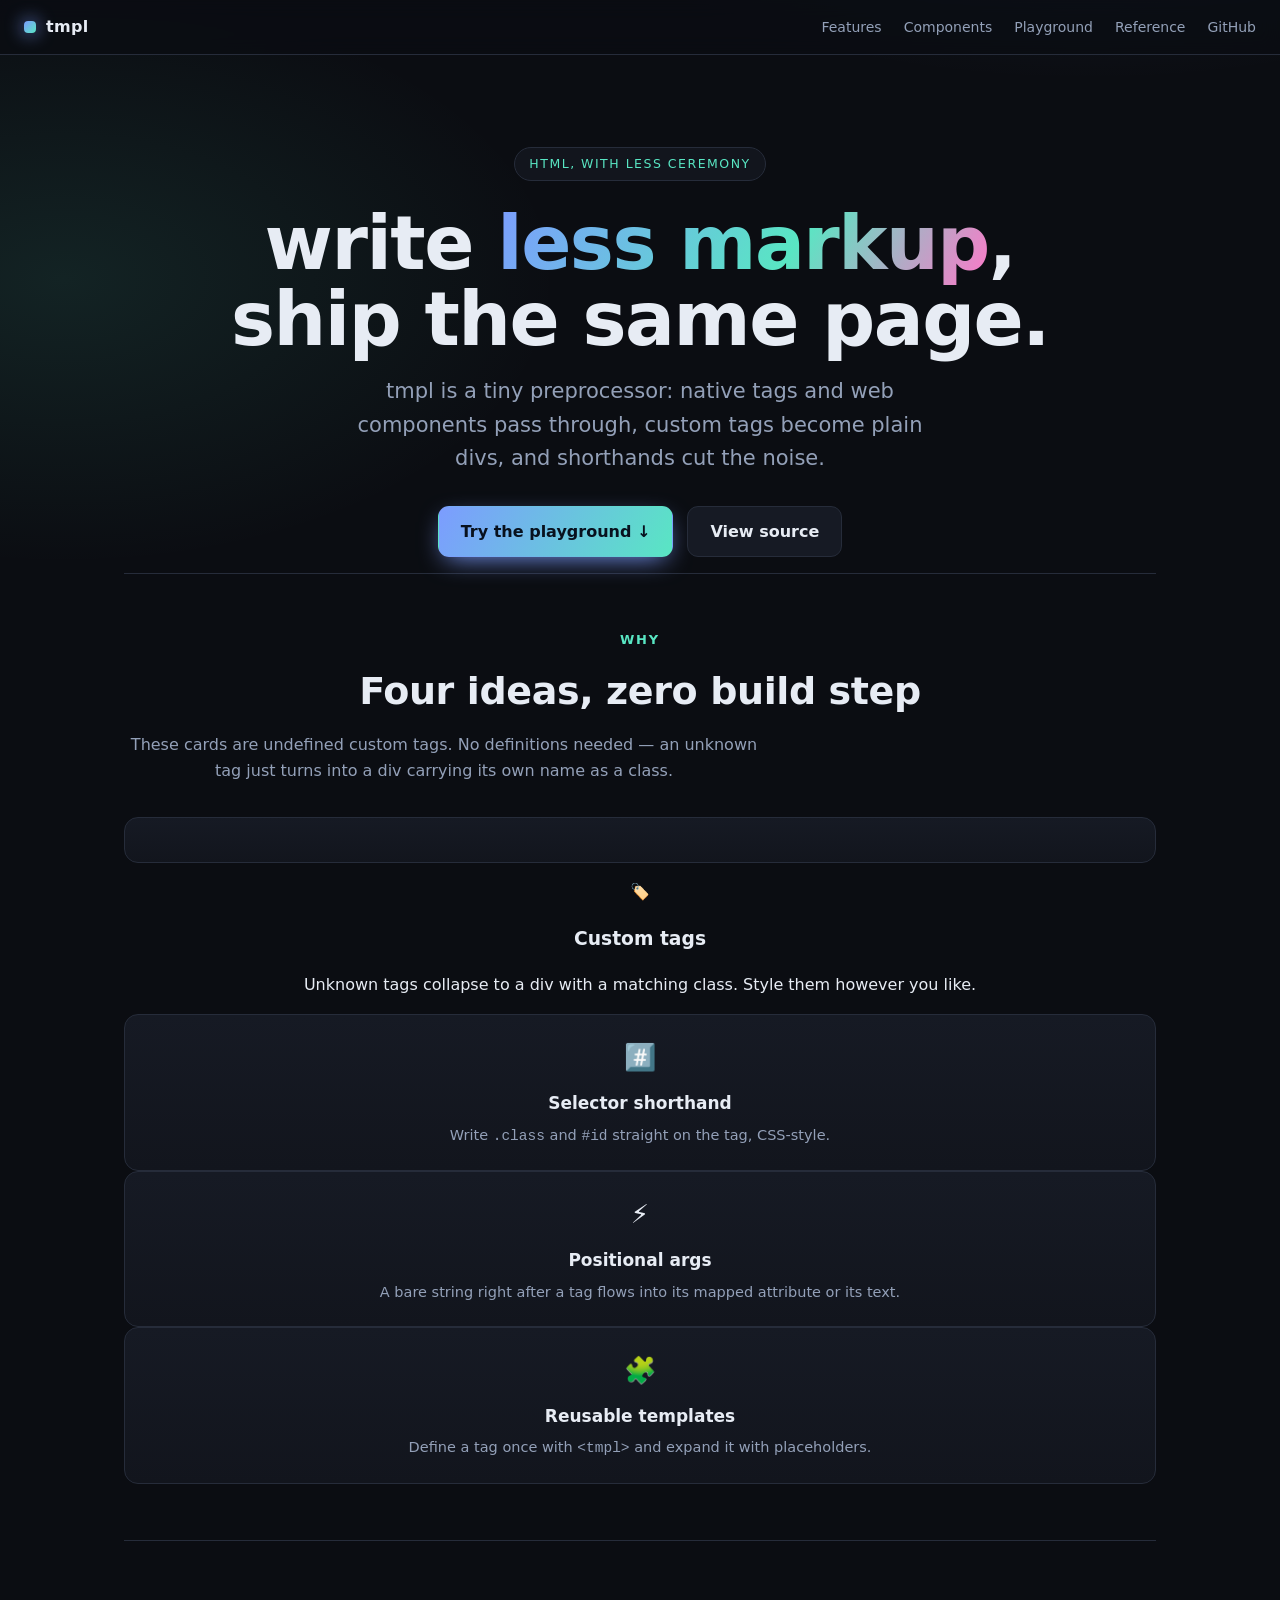
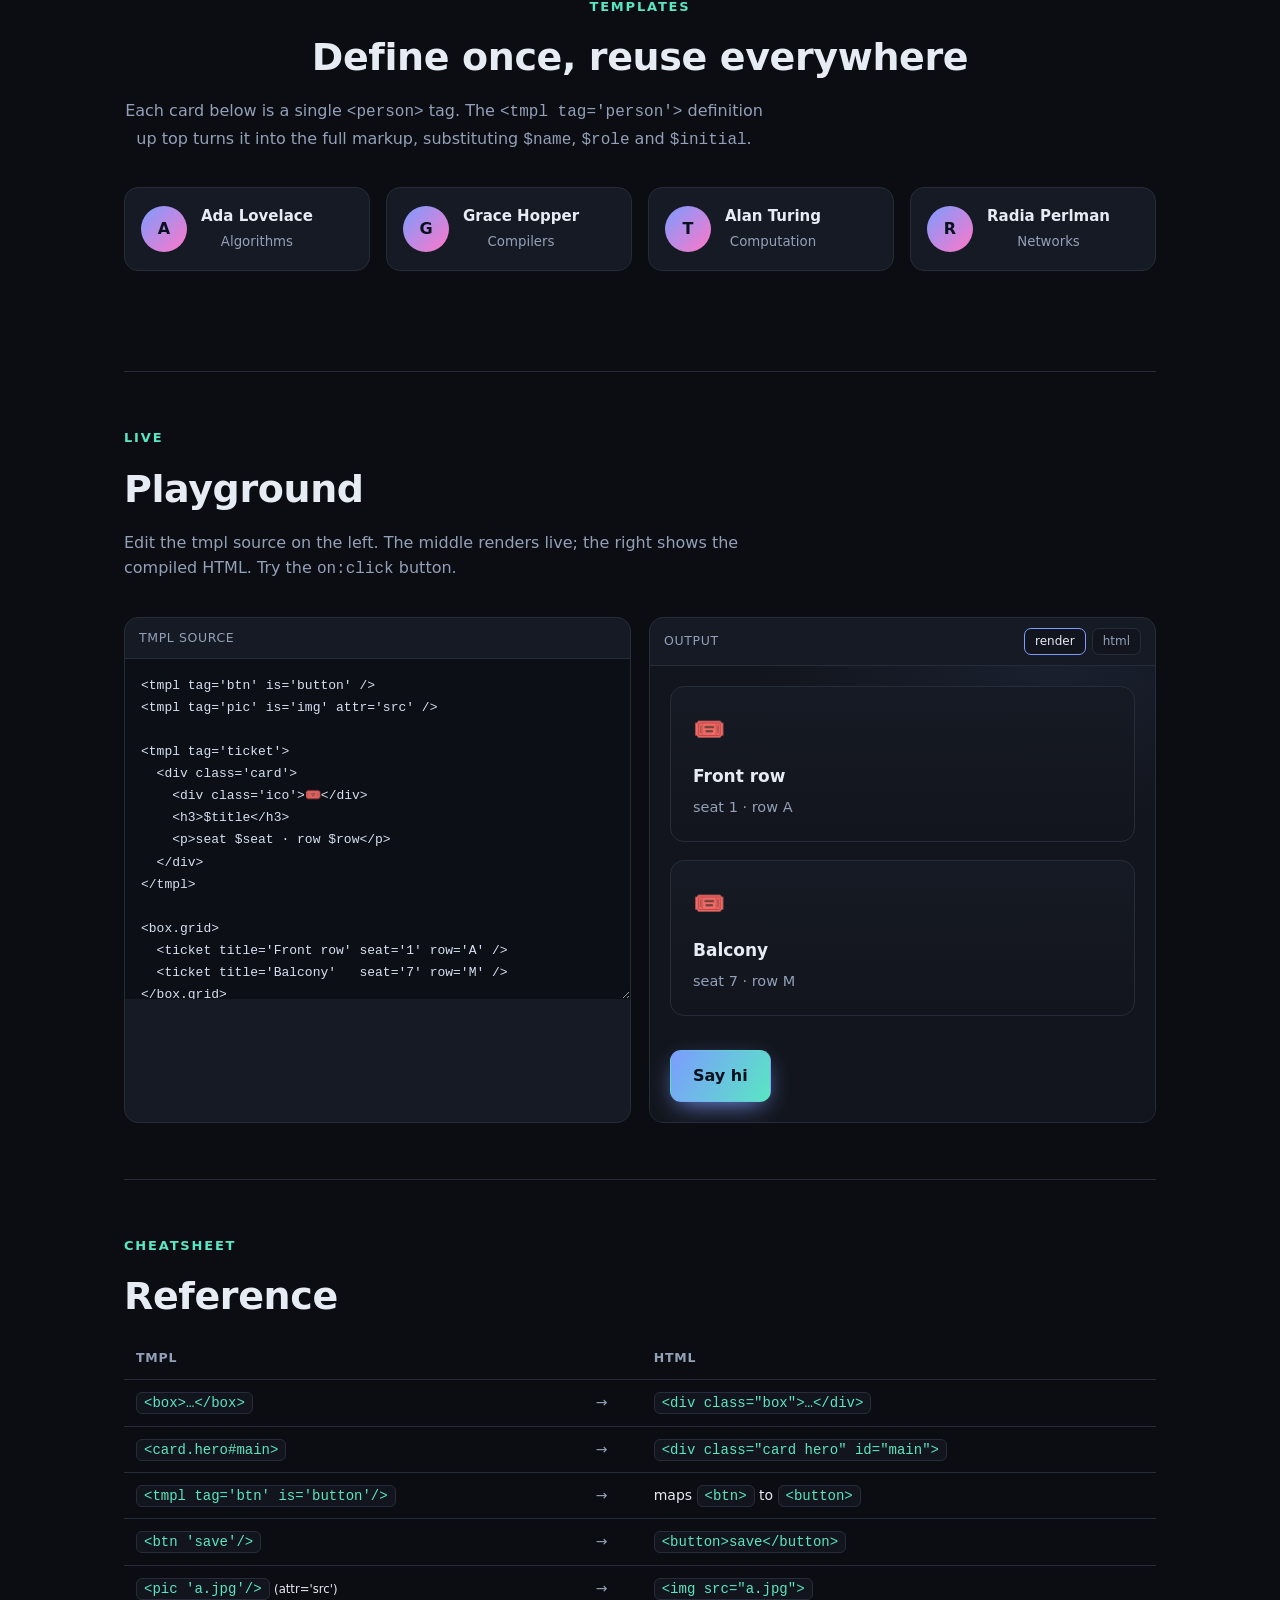
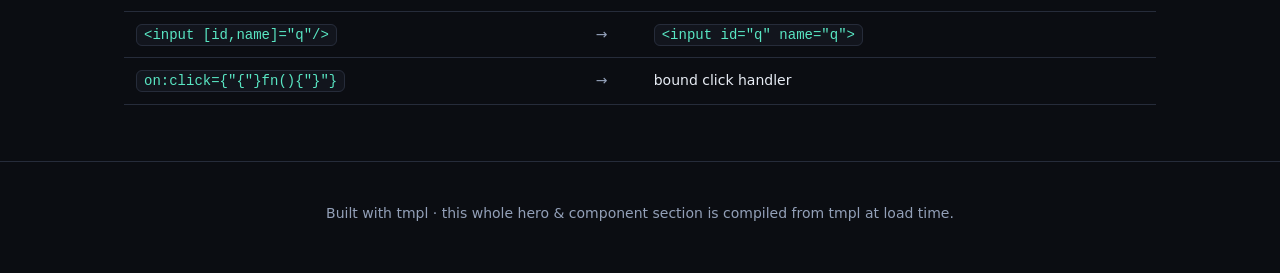
==== index.html @ e7cb275a "Add browser runtime, <tmpl-root> web component, and showcase - Fix preparser bugs (typo'd assignment" ====
<!doctype html>
<html lang="en">
<head>
<meta charset="utf-8" />
<meta name="viewport" content="width=device-width, initial-scale=1" />
<title>tmpl — showcase</title>
<style>
  :root {
    --bg:      #0b0d12;
    --bg-2:    #12151d;
    --panel:   #161a24;
    --border:  #262c3a;
    --text:    #e7ecf4;
    --muted:   #93a0b8;
    --accent:  #7c9cff;
    --accent-2:#59e6c3;
    --pink:    #ff77c8;
    --amber:   #ffce6b;
    --radius:  14px;
    --mono: ui-monospace, "SF Mono", "JetBrains Mono", "Fira Code", Menlo, Consolas, monospace;
    --sans: system-ui, -apple-system, "Segoe UI", Roboto, Helvetica, Arial, sans-serif;
  }
  * { box-sizing: border-box; }
  html { scroll-behavior: smooth; }
  body {
    margin: 0;
    font-family: var(--sans);
    color: var(--text);
    background:
      radial-gradient(1100px 600px at 85% -8%, rgba(124,156,255,.16), transparent 60%),
      radial-gradient(900px 520px at 5% 8%, rgba(89,230,195,.10), transparent 55%),
      var(--bg);
    line-height: 1.6;
    -webkit-font-smoothing: antialiased;
  }
  a { color: var(--accent); text-decoration: none; }
  a:hover { text-decoration: underline; }
  code, pre { font-family: var(--mono); }

  .wrap { max-width: 1080px; margin: 0 auto; padding: 0 24px; }

  /* ---- top nav ---- */
  .nav {
    position: sticky; top: 0; z-index: 20;
    display: flex; align-items: center; justify-content: space-between;
    padding: 14px 24px;
    backdrop-filter: blur(10px);
    background: rgba(11,13,18,.72);
    border-bottom: 1px solid var(--border);
  }
  .brand { display: flex; align-items: center; gap: 10px; font-weight: 700; letter-spacing: .3px; }
  .brand .dot { width: 12px; height: 12px; border-radius: 4px;
    background: linear-gradient(135deg, var(--accent), var(--accent-2)); box-shadow: 0 0 18px var(--accent); }
  .nav .links { display: flex; gap: 22px; font-size: 14px; color: var(--muted); }
  .nav .links a { color: var(--muted); }
  @media (max-width: 640px){ .nav .links { display: none; } }

  /* ---- hero ---- */
  .hero { text-align: center; padding: 92px 0 44px; }
  .badge {
    display: inline-block; font-size: 12.5px; letter-spacing: .12em; text-transform: uppercase;
    color: var(--accent-2); border: 1px solid var(--border); border-radius: 999px;
    padding: 6px 14px; margin-bottom: 24px; background: var(--bg-2);
  }
  .hero h1 { font-size: clamp(38px, 7vw, 74px); line-height: 1.03; margin: 0 0 18px; font-weight: 800; letter-spacing: -.02em; }
  .hero h1 .g {
    background: linear-gradient(120deg, var(--accent), var(--accent-2) 60%, var(--pink));
    -webkit-background-clip: text; background-clip: text; color: transparent;
  }
  .hero p.lede { font-size: clamp(16px, 2.4vw, 21px); color: var(--muted); max-width: 620px; margin: 0 auto 30px; }
  .cta { display: flex; gap: 14px; justify-content: center; flex-wrap: wrap; }
  .btn {
    font: inherit; font-weight: 600; cursor: pointer; border: 1px solid transparent;
    padding: 12px 22px; border-radius: 11px; transition: transform .12s ease, box-shadow .12s ease, background .2s;
  }
  .btn:active { transform: translateY(1px) scale(.99); }
  .btn.primary { color: #08111e; background: linear-gradient(120deg, var(--accent), var(--accent-2));
    box-shadow: 0 8px 26px -8px var(--accent); }
  .btn.primary:hover { box-shadow: 0 12px 34px -8px var(--accent); }
  .btn.ghost { color: var(--text); background: var(--panel); border-color: var(--border); }
  .btn.ghost:hover { border-color: var(--accent); }

  /* ---- generic sections ---- */
  section { padding: 56px 0; border-top: 1px solid var(--border); }
  .eyebrow { color: var(--accent-2); font-weight: 600; font-size: 13px; letter-spacing: .14em; text-transform: uppercase; margin: 0 0 10px; }
  h2.title { font-size: clamp(26px, 4vw, 38px); margin: 0 0 10px; letter-spacing: -.01em; }
  .section-lede { color: var(--muted); max-width: 640px; margin: 0 0 34px; }

  /* ---- feature grid (rendered from tmpl custom tags) ---- */
  .grid { display: grid; grid-template-columns: repeat(auto-fit, minmax(240px, 1fr)); gap: 18px; }
  .card {
    background: linear-gradient(180deg, var(--panel), var(--bg-2));
    border: 1px solid var(--border); border-radius: var(--radius);
    padding: 22px; transition: transform .15s ease, border-color .2s;
  }
  .card:hover { transform: translateY(-3px); border-color: var(--accent); }
  .card .ico { font-size: 26px; margin-bottom: 12px; }
  .card h3 { margin: 0 0 6px; font-size: 17px; }
  .card p { margin: 0; color: var(--muted); font-size: 14.5px; }

  /* ---- people / template-defined component ---- */
  .people { display: grid; grid-template-columns: repeat(auto-fit, minmax(200px,1fr)); gap: 16px; }
  .avatar { display: flex; align-items: center; gap: 14px; background: var(--panel);
    border: 1px solid var(--border); border-radius: var(--radius); padding: 16px; }
  .avatar .ring { width: 46px; height: 46px; border-radius: 50%; flex: 0 0 auto;
    display: grid; place-items: center; font-weight: 700; color: #08111e;
    background: linear-gradient(135deg, var(--accent), var(--pink)); }
  .avatar b { display: block; font-size: 15px; }
  .avatar small { color: var(--muted); }

  /* ---- code / playground ---- */
  .play { display: grid; grid-template-columns: 1fr 1fr; gap: 18px; }
  @media (max-width: 820px){ .play { grid-template-columns: 1fr; } }
  .pane { background: var(--panel); border: 1px solid var(--border); border-radius: var(--radius); overflow: hidden; display: flex; flex-direction: column; }
  .pane .head { display: flex; align-items: center; justify-content: space-between;
    padding: 10px 14px; border-bottom: 1px solid var(--border); font-size: 12.5px; color: var(--muted); letter-spacing: .05em; text-transform: uppercase; }
  .pane .head .tabs { display: flex; gap: 6px; text-transform: none; letter-spacing: 0; }
  .pane .head button { font: inherit; font-size: 12px; padding: 3px 10px; border-radius: 7px; cursor: pointer;
    background: var(--bg-2); color: var(--muted); border: 1px solid var(--border); }
  .pane .head button.on { color: var(--text); border-color: var(--accent); }
  textarea#src {
    width: 100%; min-height: 340px; resize: vertical; border: 0; outline: 0;
    background: #0c0f16; color: #d7e0f2; font-family: var(--mono); font-size: 13px; line-height: 1.7; padding: 16px;
    tab-size: 2;
  }
  .preview { padding: 20px; min-height: 340px; background:
    radial-gradient(500px 260px at 80% 0, rgba(124,156,255,.08), transparent 60%), var(--bg-2); overflow: auto; }
  pre.out { margin: 0; padding: 16px; overflow: auto; min-height: 340px; background: #0c0f16;
    color: #b9c6df; font-size: 12.5px; line-height: 1.6; white-space: pre; }
  .preview.hidden, pre.out.hidden { display: none; }

  /* ---- reference table ---- */
  table.ref { width: 100%; border-collapse: collapse; font-size: 14px; }
  table.ref th, table.ref td { text-align: left; padding: 11px 12px; border-bottom: 1px solid var(--border); vertical-align: top; }
  table.ref th { color: var(--muted); font-weight: 600; font-size: 12.5px; text-transform: uppercase; letter-spacing: .06em; }
  table.ref td code { background: var(--bg-2); border: 1px solid var(--border); border-radius: 6px; padding: 2px 7px; color: var(--accent-2); }
  table.ref td.arrow { color: var(--muted); }

  footer { border-top: 1px solid var(--border); padding: 40px 0 64px; color: var(--muted); font-size: 14px; text-align: center; }
  .toast { position: fixed; left: 50%; bottom: 26px; transform: translate(-50%, 30px);
    background: var(--accent); color: #08111e; font-weight: 600; padding: 11px 20px; border-radius: 11px;
    opacity: 0; transition: transform .25s ease, opacity .25s ease; z-index: 40; box-shadow: 0 10px 30px -8px var(--accent); }
  .toast.show { transform: translate(-50%, 0); opacity: 1; }
</style>
</head>
<body>

<nav class="nav">
  <div class="brand"><span class="dot"></span> tmpl</div>
  <div class="links">
    <a href="#features">Features</a>
    <a href="#components">Components</a>
    <a href="#playground">Playground</a>
    <a href="#reference">Reference</a>
    <a href="https://github.com/pulgasari/tmpl">GitHub</a>
  </div>
</nav>

<!-- =========================================================
     Everything below is written in tmpl, not HTML. It lives inside a
     <tmpl-root> web component, which self-upgrades and renders itself —
     no manual render() call. The inner <script type="text/tmpl"> keeps
     the source as raw text so the browser's parser can't mangle the
     shorthands (this also works from file://). To load from a separate
     file instead, use <tmpl-root src="app.tmpl"></tmpl-root> and serve it.
     ========================================================= -->
<tmpl-root>
<script type="text/tmpl">

  <!-- define custom tags: shorthand mappings -->
  <tmpl tag='btn'  is='button' />
  <tmpl tag='href' is='a'       attr='href' />

  <!-- define a custom tag by template ($role / $name are attributes) -->
  <tmpl tag='person'>
    <div class='avatar'>
      <span class='ring'>$initial</span>
      <div>
        <b>$name</b>
        <small>$role</small>
      </div>
    </div>
  </tmpl>

  <div class='wrap'>

    <!-- HERO: undefined <hero> tag becomes <div class="hero"> -->
    <hero>
      <span class='badge'>html, with less ceremony</span>
      <h1>write <span class='g'>less markup</span>,<br/>ship the same page.</h1>
      <p.lede>
        tmpl is a tiny preprocessor: native tags and web components pass through,
        custom tags become plain divs, and shorthands cut the noise.
      </p.lede>
      <cta>
        <btn.btn.primary 'Try the playground ↓' on:click={location.hash='#playground'} />
        <href.btn.ghost 'https://github.com/pulgasari/tmpl'>View source</href.btn.ghost>
      </cta>
    </hero>

    <!-- FEATURES: <box> and <card> are undefined -> divs -->
    <section#features>
      <p.eyebrow>Why</p.eyebrow>
      <h2.title>Four ideas, zero build step</h2>
      <p.section-lede>These cards are undefined custom tags. No definitions needed — an unknown tag just turns into a div carrying its own name as a class.</p.section-lede>
      <box.grid>
        <card>
          <div.ico>🏷️</div>
          <h3>Custom tags</h3>
          <p>Unknown tags collapse to a div with a matching class. Style them however you like.</p>
        </card>
        <card>
          <div.ico>#️⃣</div>
          <h3>Selector shorthand</h3>
          <p>Write <code>.class</code> and <code>#id</code> straight on the tag, CSS-style.</p>
        </card>
        <card>
          <div.ico>⚡</div>
          <h3>Positional args</h3>
          <p>A bare string right after a tag flows into its mapped attribute or its text.</p>
        </card>
        <card>
          <div.ico>🧩</div>
          <h3>Reusable templates</h3>
          <p>Define a tag once with <code>&lt;tmpl&gt;</code> and expand it with placeholders.</p>
        </card>
      </box.grid>
    </section>

    <!-- COMPONENTS: template-defined <person> tag, expanded with placeholders -->
    <section#components>
      <p.eyebrow>Templates</p.eyebrow>
      <h2.title>Define once, reuse everywhere</h2>
      <p.section-lede>Each card below is a single <code>&lt;person&gt;</code> tag. The <code>&lt;tmpl tag='person'&gt;</code> definition up top turns it into the full markup, substituting <code>$name</code>, <code>$role</code> and <code>$initial</code>.</p>
      <box.people>
        <person name='Ada Lovelace'   role='Algorithms'   initial='A' />
        <person name='Grace Hopper'   role='Compilers'    initial='G' />
        <person name='Alan Turing'    role='Computation'  initial='T' />
        <person name='Radia Perlman'  role='Networks'     initial='R' />
      </box.people>
    </section>

  </div>
</script>
</tmpl-root>

<!-- ================= PLAYGROUND (plain HTML, driven by the runtime) ================= -->
<div class="wrap">
  <section id="playground">
    <p class="eyebrow">Live</p>
    <h2 class="title">Playground</h2>
    <p class="section-lede">Edit the tmpl source on the left. The middle renders live; the right shows the compiled HTML. Try the <code>on:click</code> button.</p>
    <div class="play">
      <div class="pane">
        <div class="head"><span>tmpl source</span></div>
        <textarea id="src" spellcheck="false"></textarea>
      </div>
      <div class="pane">
        <div class="head">
          <span>output</span>
          <div class="tabs">
            <button id="tab-render" class="on" type="button">render</button>
            <button id="tab-html" type="button">html</button>
          </div>
        </div>
        <div class="preview" id="preview"></div>
        <pre class="out hidden" id="htmlout"></pre>
      </div>
    </div>
  </section>

  <!-- ================= REFERENCE ================= -->
  <section id="reference">
    <p class="eyebrow">Cheatsheet</p>
    <h2 class="title">Reference</h2>
    <table class="ref">
      <thead><tr><th>tmpl</th><th class="arrow"></th><th>html</th></tr></thead>
      <tbody>
        <tr><td><code>&lt;box&gt;…&lt;/box&gt;</code></td><td class="arrow">→</td><td><code>&lt;div class="box"&gt;…&lt;/div&gt;</code></td></tr>
        <tr><td><code>&lt;card.hero#main&gt;</code></td><td class="arrow">→</td><td><code>&lt;div class="card hero" id="main"&gt;</code></td></tr>
        <tr><td><code>&lt;tmpl tag='btn' is='button'/&gt;</code></td><td class="arrow">→</td><td>maps <code>&lt;btn&gt;</code> to <code>&lt;button&gt;</code></td></tr>
        <tr><td><code>&lt;btn 'save'/&gt;</code></td><td class="arrow">→</td><td><code>&lt;button&gt;save&lt;/button&gt;</code></td></tr>
        <tr><td><code>&lt;pic 'a.jpg'/&gt;</code> <small>(attr='src')</small></td><td class="arrow">→</td><td><code>&lt;img src="a.jpg"&gt;</code></td></tr>
        <tr><td><code>&lt;input [id,name]="q"/&gt;</code></td><td class="arrow">→</td><td><code>&lt;input id="q" name="q"&gt;</code></td></tr>
        <tr><td><code>on:click={"{"}fn(){"}"}</code></td><td class="arrow">→</td><td>bound click handler</td></tr>
      </tbody>
    </table>
  </section>
</div>

<footer>
  <div class="wrap">Built with tmpl · this whole hero &amp; component section is compiled from tmpl at load time.</div>
</footer>

<div class="toast" id="toast"></div>

<!-- ============================================================
     THE RUNTIME (inlined so index.html works from file:// too).
     The canonical, importable version lives in /lib/*.js.
     ============================================================ -->
<script>
(function () {
  // ---- meta ----
  var NATIVE_TAGS = new Set(['a','abbr','address','article','aside','b','blockquote','body','button','canvas','caption','code','datalist','dd','details','dialog','div','dl','dt','em','fieldset','figcaption','figure','footer','form','h1','h2','h3','h4','h5','h6','head','header','html','i','iframe','kbd','label','legend','li','main','mark','nav','ol','optgroup','option','output','p','picture','pre','progress','q','s','samp','script','section','select','small','span','strong','style','sub','summary','sup','table','tbody','td','textarea','tfoot','th','thead','time','title','tr','u','ul','video']);
  var VOID_TAGS = new Set(['area','base','br','col','embed','hr','img','input','link','meta','param','source','track','wbr']);
  var STANDARD_TAGS = new Set([].concat([...NATIVE_TAGS], [...VOID_TAGS]));
  var isVoid = function (t) { return VOID_TAGS.has(t.toLowerCase()); };
  var escapeAttr = function (s) { return String(s).replace(/&/g,'&amp;').replace(/"/g,'&quot;'); };

  // ---- preparser ----
  function preParse (code) {
    if (!code) return '';
    code = processTagNames(code);
    code = processEventBindings(code);
    code = processPositionalArgs(code);
    code = processMultiAttr(code);
    code = processSelfClosingTags(code);
    return code;
  }
  function processTagNames (code) {
    return code.replace(/<([a-zA-Z0-9_-]+)((?:[.#][a-zA-Z0-9_-]+)+)/g, function (_, tagName, selectors) {
      var classes = [], id = null;
      selectors.replace(/([.#])([a-zA-Z0-9_-]+)/g, function (__, type, name) {
        if (type === '.') classes.push(name); else id = name; return '';
      });
      var out = '<' + tagName;
      if (classes.length) out += ' class="' + classes.join(' ') + '"';
      if (id) out += ' id="' + id + '"';
      return out;
    });
  }
  function processEventBindings (code) {
    return code.replace(/\bon:([a-zA-Z]+)\s*=\s*\{([^}]*)\}/g, function (_, ev, expr) {
      return 'data-on-' + ev.toLowerCase() + '="' + escapeAttr(expr) + '"';
    });
  }
  function processPositionalArgs (code) {
    return code.replace(/(<[a-zA-Z0-9_-]+(?:\s+[^>]*?)?)\s+(["'])(.*?)\2/g, function (_, tagStart, q, val) {
      return tagStart + ' $attr="' + escapeAttr(val) + '"';
    });
  }
  function processMultiAttr (code) {
    return code.replace(/\[\s*([a-zA-Z0-9_,\s-]+)\s*\]\s*=\s*(["'])(.*?)\2/g, function (_, attrs, quote, val) {
      return attrs.split(',').map(function (a){ return a.trim(); }).filter(Boolean)
        .map(function (a){ return a + '=' + quote + val + quote; }).join(' ');
    });
  }
  function processSelfClosingTags (code) {
    return code.replace(/<([a-zA-Z0-9-]+)([^>]*?)\/>/g, function (m, tag, attrs) {
      return isVoid(tag) ? m : '<' + tag + attrs + '></' + tag + '>';
    });
  }

  // ---- runtime ----
  function collectDefs (root) {
    var defs = new Map();
    root.querySelectorAll('tmpl').forEach(function (node) {
      var tag = (node.getAttribute('tag') || '').toLowerCase();
      if (tag) {
        var is = node.getAttribute('is');
        if (is) defs.set(tag, { kind: 'map', is: is, attr: node.getAttribute('attr') });
        else    defs.set(tag, { kind: 'template', html: node.innerHTML });
      }
      node.remove();
    });
    return defs;
  }
  function substitute (html, el) {
    return html.replace(/\$([a-zA-Z_][\w-]*)/g, function (_, name) {
      var v = name === 'attr' ? el.getAttribute('$attr') : el.getAttribute(name);
      return v == null ? '' : v;
    });
  }
  function expandMapping (el, def) {
    var nu = document.createElement(def.is);
    Array.prototype.forEach.call(el.attributes, function (attr) {
      if (attr.name === '$attr') {
        if (def.attr) nu.setAttribute(def.attr, attr.value);
        else nu.appendChild(document.createTextNode(attr.value));
      } else { nu.setAttribute(attr.name, attr.value); }
    });
    if (!isVoid(def.is)) { while (el.firstChild) nu.appendChild(el.firstChild); }
    el.replaceWith(nu);
  }
  function expandTemplate (el, def) {
    var holder = document.createElement('template');
    holder.innerHTML = substitute(def.html, el);
    el.replaceWith(holder.content);
  }
  function expandToDiv (el, tag) {
    var div = document.createElement('div');
    var existing = el.getAttribute('class');
    div.setAttribute('class', existing ? tag + ' ' + existing : tag);
    Array.prototype.forEach.call(el.attributes, function (attr) {
      if (attr.name === 'class') return;
      if (attr.name === '$attr') div.appendChild(document.createTextNode(attr.value));
      else div.setAttribute(attr.name, attr.value);
    });
    while (el.firstChild) div.appendChild(el.firstChild);
    el.replaceWith(div);
  }
  function expand (root, defs) {
    var guard = 0, changed = true;
    while (changed && guard < 100) {
      changed = false; guard++;
      Array.prototype.slice.call(root.querySelectorAll('*')).forEach(function (el) {
        var tag = el.tagName.toLowerCase();
        if (tag === 'tmpl') { el.remove(); changed = true; }
        else if (defs.has(tag)) {
          var def = defs.get(tag);
          if (def.kind === 'map') expandMapping(el, def); else expandTemplate(el, def);
          changed = true;
        } else if (STANDARD_TAGS.has(tag) || tag.indexOf('-') !== -1) {
          /* real html or web component: leave alone */
        } else { expandToDiv(el, tag); changed = true; }
      });
    }
  }
  function bindEvents (scope) {
    scope.querySelectorAll('*').forEach(function (el) {
      Array.prototype.slice.call(el.attributes).forEach(function (attr) {
        if (attr.name.indexOf('data-on-') !== 0) return;
        var type = attr.name.slice(8), body = attr.value;
        el.removeAttribute(attr.name);
        el.addEventListener(type, function (event) {
          try { new Function('event', 'el', body).call(el, event, el); }
          catch (err) { console.error('tmpl: on:' + type + ' handler error', err); }
        });
      });
    });
  }
  function compile (source) {
    var host = document.createElement('div');
    host.innerHTML = preParse(source);
    var defs = collectDefs(host);
    expand(host, defs);
    return host.innerHTML;
  }
  function render (source, target) {
    var el = typeof target === 'string' ? document.querySelector(target) : target;
    el.innerHTML = compile(source);
    bindEvents(el);
    return el;
  }

  // ---- <tmpl-root> web component: self-mounting, replaces manual render() ----
  function TmplRootElement () { return Reflect.construct(HTMLElement, [], TmplRootElement); }
  TmplRootElement.prototype = Object.create(HTMLElement.prototype);
  TmplRootElement.prototype.constructor = TmplRootElement;
  TmplRootElement.prototype.connectedCallback = function () {
    if (this.__mounted) return; this.__mounted = true;
    var self = this, src = this.getAttribute('src');
    if (src) {
      fetch(src).then(function (r) { return r.text(); })
        .then(function (t) { self.mount(t); })
        .catch(function (e) { self.innerHTML = '<pre>tmpl: failed to load ' + src + '\n' + e + '</pre>'; });
    } else {
      var script = this.querySelector('script[type="text/tmpl"], template.tmpl');
      this.mount(script ? script.textContent : this.textContent);
    }
  };
  TmplRootElement.prototype.mount = function (source) {
    this.innerHTML = compile(source || '');
    bindEvents(this);
    this.dispatchEvent(new CustomEvent('tmpl:mounted', { bubbles: true }));
  };
  if (!customElements.get('tmpl-root')) customElements.define('tmpl-root', TmplRootElement);

  window.tmpl = { compile: compile, render: render, preParse: preParse };

  // ---- wire up the playground ----
  var demo = [
    "<tmpl tag='btn' is='button' />",
    "<tmpl tag='pic' is='img' attr='src' />",
    "",
    "<tmpl tag='ticket'>",
    "  <div class='card'>",
    "    <div class='ico'>🎟️</div>",
    "    <h3>$title</h3>",
    "    <p>seat $seat · row $row</p>",
    "  </div>",
    "</tmpl>",
    "",
    "<box.grid>",
    "  <ticket title='Front row' seat='1' row='A' />",
    "  <ticket title='Balcony'   seat='7' row='M' />",
    "</box.grid>",
    "",
    "<div style='margin-top:16px'>",
    "  <btn.btn.primary 'Say hi' on:click={alert('moin! 👋')} />",
    "</div>"
  ].join("\n");

  var src = document.getElementById('src');
  var preview = document.getElementById('preview');
  var htmlout = document.getElementById('htmlout');
  var tabR = document.getElementById('tab-render');
  var tabH = document.getElementById('tab-html');

  function run () {
    try {
      render(src.value, preview);
      htmlout.textContent = window.tmpl.compile(src.value);
    } catch (e) {
      preview.innerHTML = '<pre style="color:#ff8fa3">' + String(e) + '</pre>';
    }
  }
  src.value = demo;
  src.addEventListener('input', run);
  tabR.addEventListener('click', function () {
    tabR.classList.add('on'); tabH.classList.remove('on');
    preview.classList.remove('hidden'); htmlout.classList.add('hidden');
  });
  tabH.addEventListener('click', function () {
    tabH.classList.add('on'); tabR.classList.remove('on');
    htmlout.classList.remove('hidden'); preview.classList.add('hidden');
  });
  run();

  // ---- tiny toast for demo buttons ----
  window.toast = function (msg) {
    var t = document.getElementById('toast');
    t.textContent = msg; t.classList.add('show');
    clearTimeout(window.__tt); window.__tt = setTimeout(function () { t.classList.remove('show'); }, 1600);
  };
})();
</script>
</body>
</html>
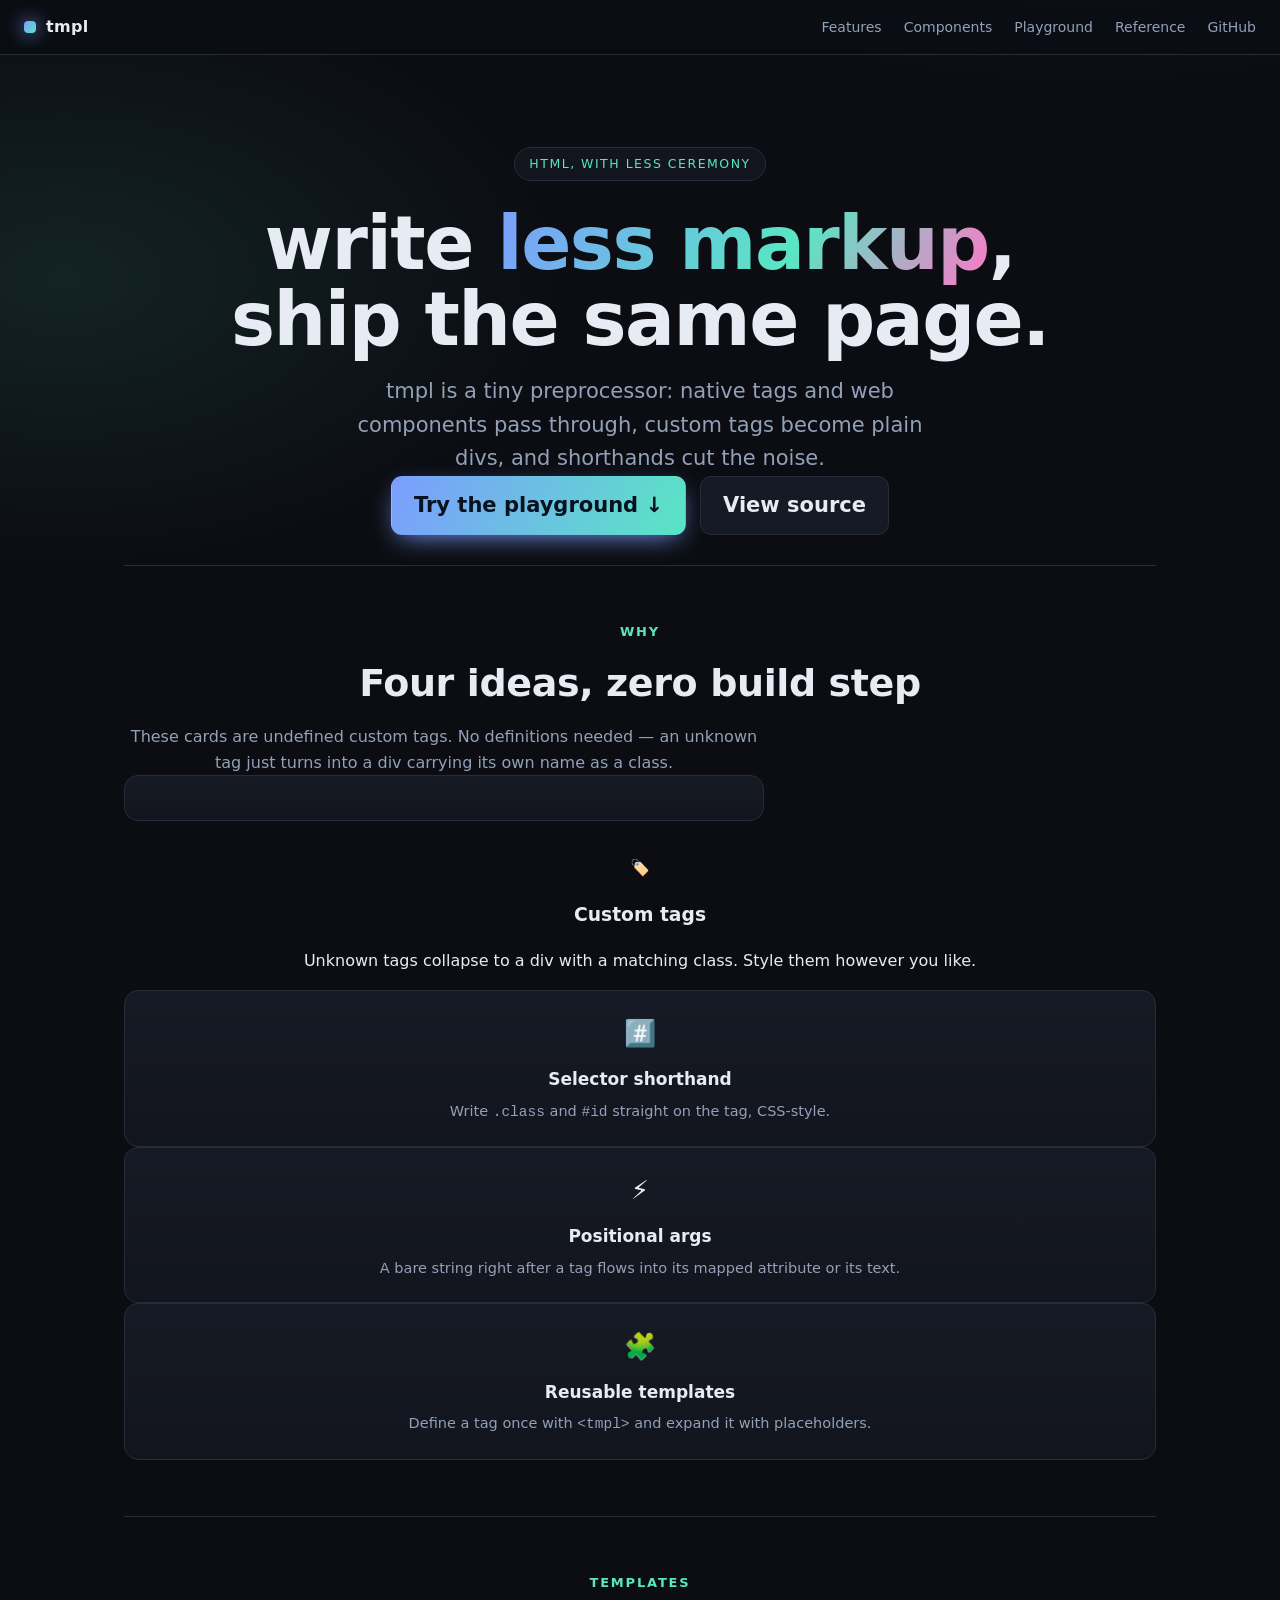
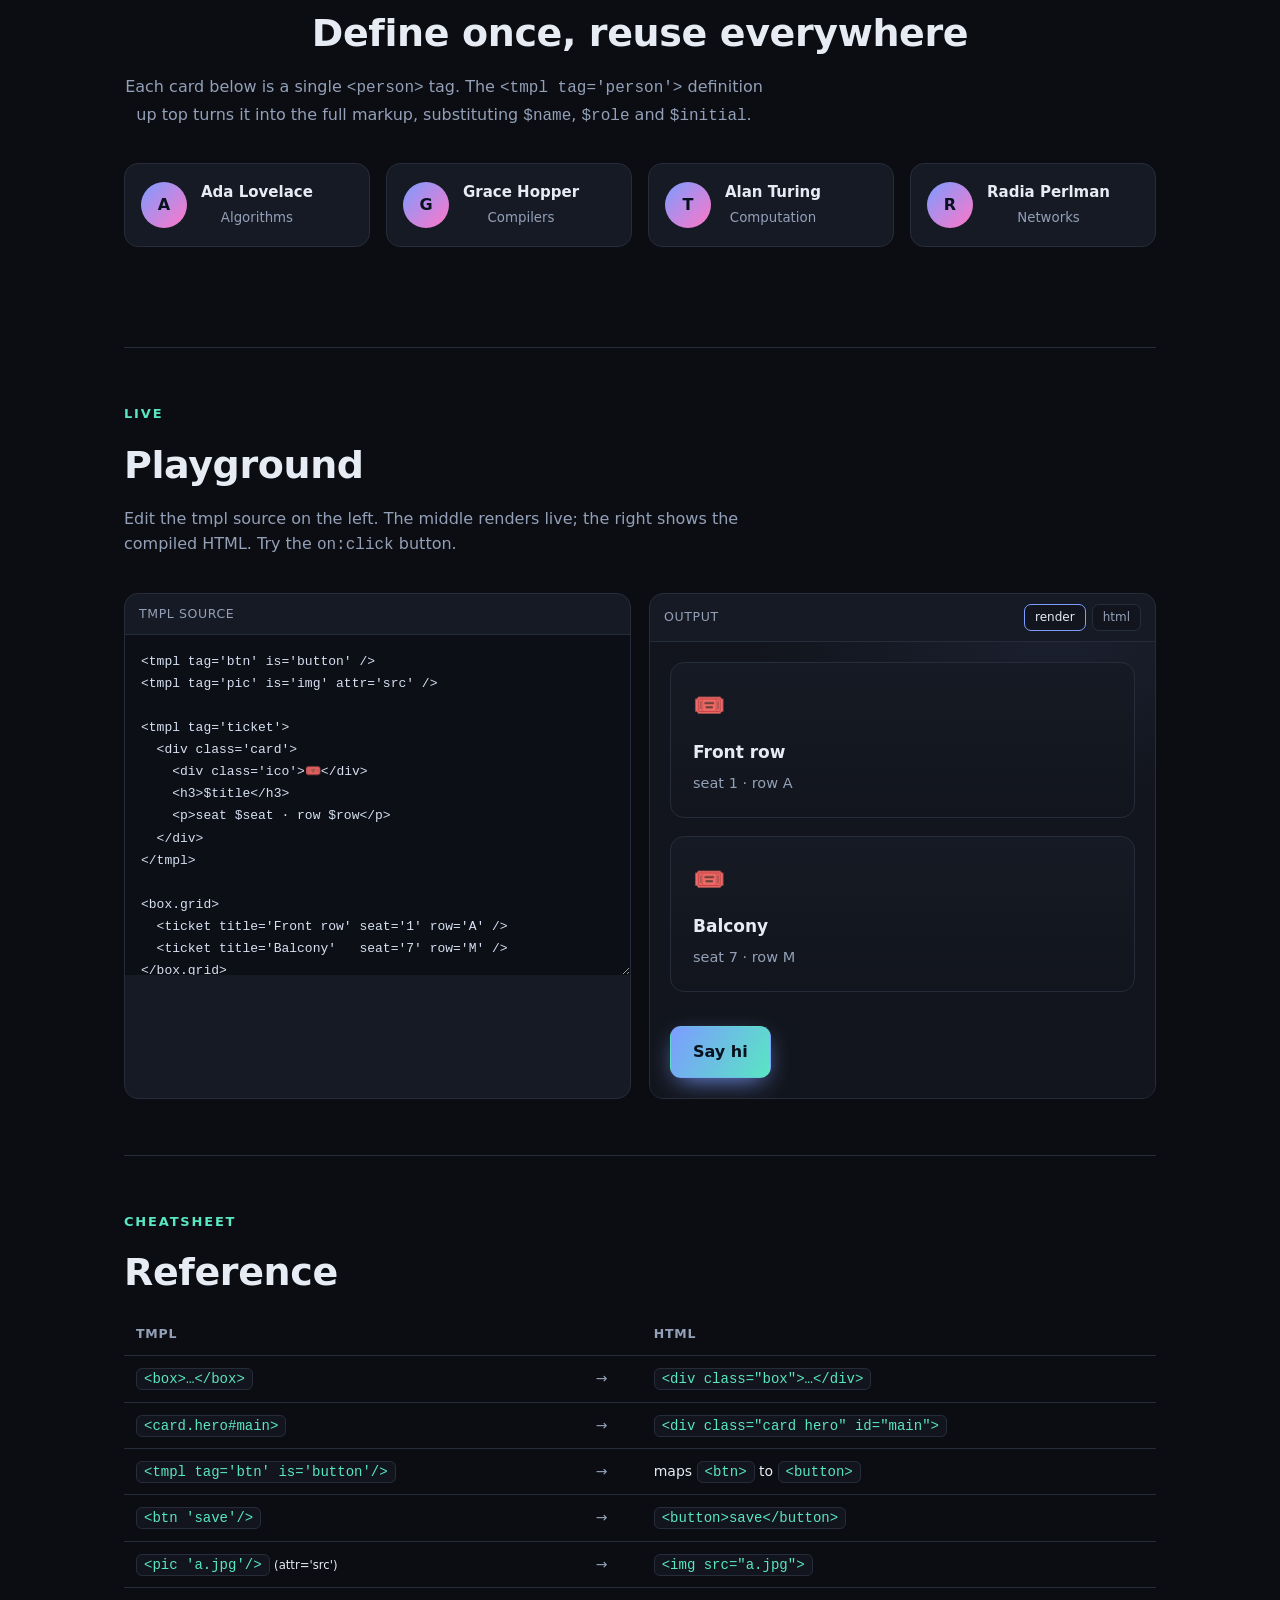
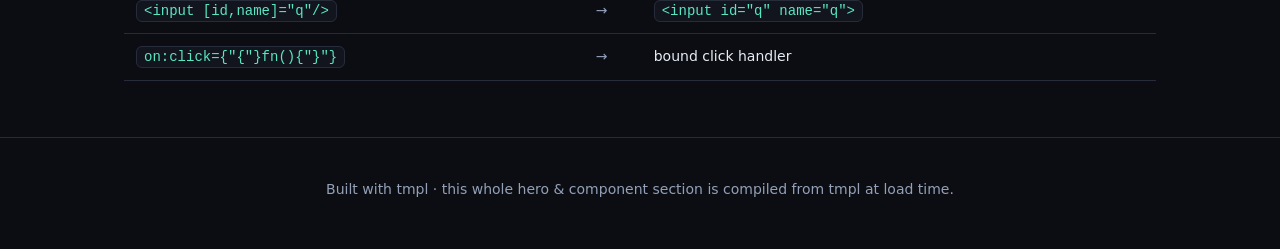
==== commit c0eefca2: "Update index.html" ====
--- a/index.html
+++ b/index.html
@@ -4,144 +4,8 @@
 <meta charset="utf-8" />
 <meta name="viewport" content="width=device-width, initial-scale=1" />
 <title>tmpl — showcase</title>
-<style>
-  :root {
-    --bg:      #0b0d12;
-    --bg-2:    #12151d;
-    --panel:   #161a24;
-    --border:  #262c3a;
-    --text:    #e7ecf4;
-    --muted:   #93a0b8;
-    --accent:  #7c9cff;
-    --accent-2:#59e6c3;
-    --pink:    #ff77c8;
-    --amber:   #ffce6b;
-    --radius:  14px;
-    --mono: ui-monospace, "SF Mono", "JetBrains Mono", "Fira Code", Menlo, Consolas, monospace;
-    --sans: system-ui, -apple-system, "Segoe UI", Roboto, Helvetica, Arial, sans-serif;
-  }
-  * { box-sizing: border-box; }
-  html { scroll-behavior: smooth; }
-  body {
-    margin: 0;
-    font-family: var(--sans);
-    color: var(--text);
-    background:
-      radial-gradient(1100px 600px at 85% -8%, rgba(124,156,255,.16), transparent 60%),
-      radial-gradient(900px 520px at 5% 8%, rgba(89,230,195,.10), transparent 55%),
-      var(--bg);
-    line-height: 1.6;
-    -webkit-font-smoothing: antialiased;
-  }
-  a { color: var(--accent); text-decoration: none; }
-  a:hover { text-decoration: underline; }
-  code, pre { font-family: var(--mono); }
-
-  .wrap { max-width: 1080px; margin: 0 auto; padding: 0 24px; }
-
-  /* ---- top nav ---- */
-  .nav {
-    position: sticky; top: 0; z-index: 20;
-    display: flex; align-items: center; justify-content: space-between;
-    padding: 14px 24px;
-    backdrop-filter: blur(10px);
-    background: rgba(11,13,18,.72);
-    border-bottom: 1px solid var(--border);
-  }
-  .brand { display: flex; align-items: center; gap: 10px; font-weight: 700; letter-spacing: .3px; }
-  .brand .dot { width: 12px; height: 12px; border-radius: 4px;
-    background: linear-gradient(135deg, var(--accent), var(--accent-2)); box-shadow: 0 0 18px var(--accent); }
-  .nav .links { display: flex; gap: 22px; font-size: 14px; color: var(--muted); }
-  .nav .links a { color: var(--muted); }
-  @media (max-width: 640px){ .nav .links { display: none; } }
-
-  /* ---- hero ---- */
-  .hero { text-align: center; padding: 92px 0 44px; }
-  .badge {
-    display: inline-block; font-size: 12.5px; letter-spacing: .12em; text-transform: uppercase;
-    color: var(--accent-2); border: 1px solid var(--border); border-radius: 999px;
-    padding: 6px 14px; margin-bottom: 24px; background: var(--bg-2);
-  }
-  .hero h1 { font-size: clamp(38px, 7vw, 74px); line-height: 1.03; margin: 0 0 18px; font-weight: 800; letter-spacing: -.02em; }
-  .hero h1 .g {
-    background: linear-gradient(120deg, var(--accent), var(--accent-2) 60%, var(--pink));
-    -webkit-background-clip: text; background-clip: text; color: transparent;
-  }
-  .hero p.lede { font-size: clamp(16px, 2.4vw, 21px); color: var(--muted); max-width: 620px; margin: 0 auto 30px; }
-  .cta { display: flex; gap: 14px; justify-content: center; flex-wrap: wrap; }
-  .btn {
-    font: inherit; font-weight: 600; cursor: pointer; border: 1px solid transparent;
-    padding: 12px 22px; border-radius: 11px; transition: transform .12s ease, box-shadow .12s ease, background .2s;
-  }
-  .btn:active { transform: translateY(1px) scale(.99); }
-  .btn.primary { color: #08111e; background: linear-gradient(120deg, var(--accent), var(--accent-2));
-    box-shadow: 0 8px 26px -8px var(--accent); }
-  .btn.primary:hover { box-shadow: 0 12px 34px -8px var(--accent); }
-  .btn.ghost { color: var(--text); background: var(--panel); border-color: var(--border); }
-  .btn.ghost:hover { border-color: var(--accent); }
-
-  /* ---- generic sections ---- */
-  section { padding: 56px 0; border-top: 1px solid var(--border); }
-  .eyebrow { color: var(--accent-2); font-weight: 600; font-size: 13px; letter-spacing: .14em; text-transform: uppercase; margin: 0 0 10px; }
-  h2.title { font-size: clamp(26px, 4vw, 38px); margin: 0 0 10px; letter-spacing: -.01em; }
-  .section-lede { color: var(--muted); max-width: 640px; margin: 0 0 34px; }
-
-  /* ---- feature grid (rendered from tmpl custom tags) ---- */
-  .grid { display: grid; grid-template-columns: repeat(auto-fit, minmax(240px, 1fr)); gap: 18px; }
-  .card {
-    background: linear-gradient(180deg, var(--panel), var(--bg-2));
-    border: 1px solid var(--border); border-radius: var(--radius);
-    padding: 22px; transition: transform .15s ease, border-color .2s;
-  }
-  .card:hover { transform: translateY(-3px); border-color: var(--accent); }
-  .card .ico { font-size: 26px; margin-bottom: 12px; }
-  .card h3 { margin: 0 0 6px; font-size: 17px; }
-  .card p { margin: 0; color: var(--muted); font-size: 14.5px; }
-
-  /* ---- people / template-defined component ---- */
-  .people { display: grid; grid-template-columns: repeat(auto-fit, minmax(200px,1fr)); gap: 16px; }
-  .avatar { display: flex; align-items: center; gap: 14px; background: var(--panel);
-    border: 1px solid var(--border); border-radius: var(--radius); padding: 16px; }
-  .avatar .ring { width: 46px; height: 46px; border-radius: 50%; flex: 0 0 auto;
-    display: grid; place-items: center; font-weight: 700; color: #08111e;
-    background: linear-gradient(135deg, var(--accent), var(--pink)); }
-  .avatar b { display: block; font-size: 15px; }
-  .avatar small { color: var(--muted); }
-
-  /* ---- code / playground ---- */
-  .play { display: grid; grid-template-columns: 1fr 1fr; gap: 18px; }
-  @media (max-width: 820px){ .play { grid-template-columns: 1fr; } }
-  .pane { background: var(--panel); border: 1px solid var(--border); border-radius: var(--radius); overflow: hidden; display: flex; flex-direction: column; }
-  .pane .head { display: flex; align-items: center; justify-content: space-between;
-    padding: 10px 14px; border-bottom: 1px solid var(--border); font-size: 12.5px; color: var(--muted); letter-spacing: .05em; text-transform: uppercase; }
-  .pane .head .tabs { display: flex; gap: 6px; text-transform: none; letter-spacing: 0; }
-  .pane .head button { font: inherit; font-size: 12px; padding: 3px 10px; border-radius: 7px; cursor: pointer;
-    background: var(--bg-2); color: var(--muted); border: 1px solid var(--border); }
-  .pane .head button.on { color: var(--text); border-color: var(--accent); }
-  textarea#src {
-    width: 100%; min-height: 340px; resize: vertical; border: 0; outline: 0;
-    background: #0c0f16; color: #d7e0f2; font-family: var(--mono); font-size: 13px; line-height: 1.7; padding: 16px;
-    tab-size: 2;
-  }
-  .preview { padding: 20px; min-height: 340px; background:
-    radial-gradient(500px 260px at 80% 0, rgba(124,156,255,.08), transparent 60%), var(--bg-2); overflow: auto; }
-  pre.out { margin: 0; padding: 16px; overflow: auto; min-height: 340px; background: #0c0f16;
-    color: #b9c6df; font-size: 12.5px; line-height: 1.6; white-space: pre; }
-  .preview.hidden, pre.out.hidden { display: none; }
-
-  /* ---- reference table ---- */
-  table.ref { width: 100%; border-collapse: collapse; font-size: 14px; }
-  table.ref th, table.ref td { text-align: left; padding: 11px 12px; border-bottom: 1px solid var(--border); vertical-align: top; }
-  table.ref th { color: var(--muted); font-weight: 600; font-size: 12.5px; text-transform: uppercase; letter-spacing: .06em; }
-  table.ref td code { background: var(--bg-2); border: 1px solid var(--border); border-radius: 6px; padding: 2px 7px; color: var(--accent-2); }
-  table.ref td.arrow { color: var(--muted); }
-
-  footer { border-top: 1px solid var(--border); padding: 40px 0 64px; color: var(--muted); font-size: 14px; text-align: center; }
-  .toast { position: fixed; left: 50%; bottom: 26px; transform: translate(-50%, 30px);
-    background: var(--accent); color: #08111e; font-weight: 600; padding: 11px 20px; border-radius: 11px;
-    opacity: 0; transition: transform .25s ease, opacity .25s ease; z-index: 40; box-shadow: 0 10px 30px -8px var(--accent); }
-  .toast.show { transform: translate(-50%, 0); opacity: 1; }
-</style>
+<link rel="stylesheet" href="./index.css" />
+<link rel="stylesheet" href="./tmpl.css" />
 </head>
 <body>
 
@@ -164,7 +28,7 @@
      shorthands (this also works from file://). To load from a separate
      file instead, use <tmpl-root src="app.tmpl"></tmpl-root> and serve it.
      ========================================================= -->
-<tmpl-root>
+
 <script type="text/tmpl">
 
   <!-- define custom tags: shorthand mappings -->
@@ -242,7 +106,6 @@
 
   </div>
 </script>
-</tmpl-root>
 
 <!-- ================= PLAYGROUND (plain HTML, driven by the runtime) ================= -->
 <div class="wrap">
@@ -295,189 +158,26 @@
 <div class="toast" id="toast"></div>
 
 <!-- ============================================================
-     THE RUNTIME (inlined so index.html works from file:// too).
-     The canonical, importable version lives in /lib/*.js.
+     Runtime lives in /lib/*.js (ES modules). Importing tmpl.js
+     auto-registers the <tmpl-root> web component, which renders the
+     showcase above. Served over http(s) - e.g. GitHub Pages - so the
+     module import resolves; opening the file via file:// won't (module
+     CORS). For a no-server preview, `python3 -m http.server` then open
+     http://localhost:8000/.
      ============================================================ -->
-<script>
-(function () {
-  // ---- meta ----
-  var NATIVE_TAGS = new Set(['a','abbr','address','article','aside','b','blockquote','body','button','canvas','caption','code','datalist','dd','details','dialog','div','dl','dt','em','fieldset','figcaption','figure','footer','form','h1','h2','h3','h4','h5','h6','head','header','html','i','iframe','kbd','label','legend','li','main','mark','nav','ol','optgroup','option','output','p','picture','pre','progress','q','s','samp','script','section','select','small','span','strong','style','sub','summary','sup','table','tbody','td','textarea','tfoot','th','thead','time','title','tr','u','ul','video']);
-  var VOID_TAGS = new Set(['area','base','br','col','embed','hr','img','input','link','meta','param','source','track','wbr']);
-  var STANDARD_TAGS = new Set([].concat([...NATIVE_TAGS], [...VOID_TAGS]));
-  var isVoid = function (t) { return VOID_TAGS.has(t.toLowerCase()); };
-  var escapeAttr = function (s) { return String(s).replace(/&/g,'&amp;').replace(/"/g,'&quot;'); };
-
-  // ---- preparser ----
-  function preParse (code) {
-    if (!code) return '';
-    code = processTagNames(code);
-    code = processEventBindings(code);
-    code = processPositionalArgs(code);
-    code = processMultiAttr(code);
-    code = processSelfClosingTags(code);
-    return code;
-  }
-  function processTagNames (code) {
-    return code.replace(/<([a-zA-Z0-9_-]+)((?:[.#][a-zA-Z0-9_-]+)+)/g, function (_, tagName, selectors) {
-      var classes = [], id = null;
-      selectors.replace(/([.#])([a-zA-Z0-9_-]+)/g, function (__, type, name) {
-        if (type === '.') classes.push(name); else id = name; return '';
-      });
-      var out = '<' + tagName;
-      if (classes.length) out += ' class="' + classes.join(' ') + '"';
-      if (id) out += ' id="' + id + '"';
-      return out;
-    });
-  }
-  function processEventBindings (code) {
-    return code.replace(/\bon:([a-zA-Z]+)\s*=\s*\{([^}]*)\}/g, function (_, ev, expr) {
-      return 'data-on-' + ev.toLowerCase() + '="' + escapeAttr(expr) + '"';
-    });
-  }
-  function processPositionalArgs (code) {
-    return code.replace(/(<[a-zA-Z0-9_-]+(?:\s+[^>]*?)?)\s+(["'])(.*?)\2/g, function (_, tagStart, q, val) {
-      return tagStart + ' $attr="' + escapeAttr(val) + '"';
-    });
-  }
-  function processMultiAttr (code) {
-    return code.replace(/\[\s*([a-zA-Z0-9_,\s-]+)\s*\]\s*=\s*(["'])(.*?)\2/g, function (_, attrs, quote, val) {
-      return attrs.split(',').map(function (a){ return a.trim(); }).filter(Boolean)
-        .map(function (a){ return a + '=' + quote + val + quote; }).join(' ');
-    });
-  }
-  function processSelfClosingTags (code) {
-    return code.replace(/<([a-zA-Z0-9-]+)([^>]*?)\/>/g, function (m, tag, attrs) {
-      return isVoid(tag) ? m : '<' + tag + attrs + '></' + tag + '>';
-    });
-  }
-
-  // ---- runtime ----
-  function collectDefs (root) {
-    var defs = new Map();
-    root.querySelectorAll('tmpl').forEach(function (node) {
-      var tag = (node.getAttribute('tag') || '').toLowerCase();
-      if (tag) {
-        var is = node.getAttribute('is');
-        if (is) defs.set(tag, { kind: 'map', is: is, attr: node.getAttribute('attr') });
-        else    defs.set(tag, { kind: 'template', html: node.innerHTML });
-      }
-      node.remove();
-    });
-    return defs;
-  }
-  function substitute (html, el) {
-    return html.replace(/\$([a-zA-Z_][\w-]*)/g, function (_, name) {
-      var v = name === 'attr' ? el.getAttribute('$attr') : el.getAttribute(name);
-      return v == null ? '' : v;
-    });
-  }
-  function expandMapping (el, def) {
-    var nu = document.createElement(def.is);
-    Array.prototype.forEach.call(el.attributes, function (attr) {
-      if (attr.name === '$attr') {
-        if (def.attr) nu.setAttribute(def.attr, attr.value);
-        else nu.appendChild(document.createTextNode(attr.value));
-      } else { nu.setAttribute(attr.name, attr.value); }
-    });
-    if (!isVoid(def.is)) { while (el.firstChild) nu.appendChild(el.firstChild); }
-    el.replaceWith(nu);
-  }
-  function expandTemplate (el, def) {
-    var holder = document.createElement('template');
-    holder.innerHTML = substitute(def.html, el);
-    el.replaceWith(holder.content);
-  }
-  function expandToDiv (el, tag) {
-    var div = document.createElement('div');
-    var existing = el.getAttribute('class');
-    div.setAttribute('class', existing ? tag + ' ' + existing : tag);
-    Array.prototype.forEach.call(el.attributes, function (attr) {
-      if (attr.name === 'class') return;
-      if (attr.name === '$attr') div.appendChild(document.createTextNode(attr.value));
-      else div.setAttribute(attr.name, attr.value);
-    });
-    while (el.firstChild) div.appendChild(el.firstChild);
-    el.replaceWith(div);
-  }
-  function expand (root, defs) {
-    var guard = 0, changed = true;
-    while (changed && guard < 100) {
-      changed = false; guard++;
-      Array.prototype.slice.call(root.querySelectorAll('*')).forEach(function (el) {
-        var tag = el.tagName.toLowerCase();
-        if (tag === 'tmpl') { el.remove(); changed = true; }
-        else if (defs.has(tag)) {
-          var def = defs.get(tag);
-          if (def.kind === 'map') expandMapping(el, def); else expandTemplate(el, def);
-          changed = true;
-        } else if (STANDARD_TAGS.has(tag) || tag.indexOf('-') !== -1) {
-          /* real html or web component: leave alone */
-        } else { expandToDiv(el, tag); changed = true; }
-      });
-    }
-  }
-  function bindEvents (scope) {
-    scope.querySelectorAll('*').forEach(function (el) {
-      Array.prototype.slice.call(el.attributes).forEach(function (attr) {
-        if (attr.name.indexOf('data-on-') !== 0) return;
-        var type = attr.name.slice(8), body = attr.value;
-        el.removeAttribute(attr.name);
-        el.addEventListener(type, function (event) {
-          try { new Function('event', 'el', body).call(el, event, el); }
-          catch (err) { console.error('tmpl: on:' + type + ' handler error', err); }
-        });
-      });
-    });
-  }
-  function compile (source) {
-    var host = document.createElement('div');
-    host.innerHTML = preParse(source);
-    var defs = collectDefs(host);
-    expand(host, defs);
-    return host.innerHTML;
-  }
-  function render (source, target) {
-    var el = typeof target === 'string' ? document.querySelector(target) : target;
-    el.innerHTML = compile(source);
-    bindEvents(el);
-    return el;
-  }
-
-  // ---- <tmpl-root> web component: self-mounting, replaces manual render() ----
-  function TmplRootElement () { return Reflect.construct(HTMLElement, [], TmplRootElement); }
-  TmplRootElement.prototype = Object.create(HTMLElement.prototype);
-  TmplRootElement.prototype.constructor = TmplRootElement;
-  TmplRootElement.prototype.connectedCallback = function () {
-    if (this.__mounted) return; this.__mounted = true;
-    var self = this, src = this.getAttribute('src');
-    if (src) {
-      fetch(src).then(function (r) { return r.text(); })
-        .then(function (t) { self.mount(t); })
-        .catch(function (e) { self.innerHTML = '<pre>tmpl: failed to load ' + src + '\n' + e + '</pre>'; });
-    } else {
-      var script = this.querySelector('script[type="text/tmpl"], template.tmpl');
-      this.mount(script ? script.textContent : this.textContent);
-    }
-  };
-  TmplRootElement.prototype.mount = function (source) {
-    this.innerHTML = compile(source || '');
-    bindEvents(this);
-    this.dispatchEvent(new CustomEvent('tmpl:mounted', { bubbles: true }));
-  };
-  if (!customElements.get('tmpl-root')) customElements.define('tmpl-root', TmplRootElement);
-
-  window.tmpl = { compile: compile, render: render, preParse: preParse };
-
-  // ---- wire up the playground ----
-  var demo = [
+<script type="module">
+  import { compile, render } from './lib/tmpl.js';
+
+  // ---- playground ----
+  const demo = [
     "<tmpl tag='btn' is='button' />",
     "<tmpl tag='pic' is='img' attr='src' />",
     "",
     "<tmpl tag='ticket'>",
     "  <div class='card'>",
-    "    <div class='ico'>🎟️</div>",
+    "    <div class='ico'>\u{1F39F}\uFE0F</div>",
     "    <h3>$title</h3>",
-    "    <p>seat $seat · row $row</p>",
+    "    <p>seat $seat \u00B7 row $row</p>",
     "  </div>",
     "</tmpl>",
     "",
@@ -487,43 +187,35 @@
     "</box.grid>",
     "",
     "<div style='margin-top:16px'>",
-    "  <btn.btn.primary 'Say hi' on:click={alert('moin! 👋')} />",
+    "  <btn.btn.primary 'Say hi' on:click={alert('moin! \u{1F44B}')} />",
     "</div>"
   ].join("\n");
 
-  var src = document.getElementById('src');
-  var preview = document.getElementById('preview');
-  var htmlout = document.getElementById('htmlout');
-  var tabR = document.getElementById('tab-render');
-  var tabH = document.getElementById('tab-html');
+  const src     = document.getElementById('src');
+  const preview = document.getElementById('preview');
+  const htmlout = document.getElementById('htmlout');
+  const tabR    = document.getElementById('tab-render');
+  const tabH    = document.getElementById('tab-html');
 
   function run () {
     try {
       render(src.value, preview);
-      htmlout.textContent = window.tmpl.compile(src.value);
+      htmlout.textContent = compile(src.value);
     } catch (e) {
       preview.innerHTML = '<pre style="color:#ff8fa3">' + String(e) + '</pre>';
     }
   }
   src.value = demo;
   src.addEventListener('input', run);
-  tabR.addEventListener('click', function () {
+  tabR.addEventListener('click', () => {
     tabR.classList.add('on'); tabH.classList.remove('on');
     preview.classList.remove('hidden'); htmlout.classList.add('hidden');
   });
-  tabH.addEventListener('click', function () {
+  tabH.addEventListener('click', () => {
     tabH.classList.add('on'); tabR.classList.remove('on');
     htmlout.classList.remove('hidden'); preview.classList.add('hidden');
   });
   run();
-
-  // ---- tiny toast for demo buttons ----
-  window.toast = function (msg) {
-    var t = document.getElementById('toast');
-    t.textContent = msg; t.classList.add('show');
-    clearTimeout(window.__tt); window.__tt = setTimeout(function () { t.classList.remove('show'); }, 1600);
-  };
-})();
 </script>
 </body>
 </html>
--- a/index.css
+++ b/index.css
@@ -0,0 +1,136 @@
+:root {
+  --bg:      #0b0d12;
+  --bg-2:    #12151d;
+  --panel:   #161a24;
+  --border:  #262c3a;
+  --text:    #e7ecf4;
+  --muted:   #93a0b8;
+  --accent:  #7c9cff;
+  --accent-2:#59e6c3;
+  --pink:    #ff77c8;
+  --amber:   #ffce6b;
+  --radius:  14px;
+  --mono: ui-monospace, "SF Mono", "JetBrains Mono", "Fira Code", Menlo, Consolas, monospace;
+  --sans: system-ui, -apple-system, "Segoe UI", Roboto, Helvetica, Arial, sans-serif;
+}
+* { box-sizing: border-box; }
+html { scroll-behavior: smooth; }
+body {
+  margin: 0;
+  font-family: var(--sans);
+  color: var(--text);
+  background:
+    radial-gradient(1100px 600px at 85% -8%, rgba(124,156,255,.16), transparent 60%),
+    radial-gradient(900px 520px at 5% 8%, rgba(89,230,195,.10), transparent 55%),
+    var(--bg);
+  line-height: 1.6;
+  -webkit-font-smoothing: antialiased;
+}
+a { color: var(--accent); text-decoration: none; }
+a:hover { text-decoration: underline; }
+code, pre { font-family: var(--mono); }
+
+.wrap { max-width: 1080px; margin: 0 auto; padding: 0 24px; }
+
+/* ---- top nav ---- */
+.nav {
+  position: sticky; top: 0; z-index: 20;
+  display: flex; align-items: center; justify-content: space-between;
+  padding: 14px 24px;
+  backdrop-filter: blur(10px);
+  background: rgba(11,13,18,.72);
+  border-bottom: 1px solid var(--border);
+}
+.brand { display: flex; align-items: center; gap: 10px; font-weight: 700; letter-spacing: .3px; }
+.brand .dot { width: 12px; height: 12px; border-radius: 4px;
+  background: linear-gradient(135deg, var(--accent), var(--accent-2)); box-shadow: 0 0 18px var(--accent); }
+.nav .links { display: flex; gap: 22px; font-size: 14px; color: var(--muted); }
+.nav .links a { color: var(--muted); }
+@media (max-width: 640px){ .nav .links { display: none; } }
+
+/* ---- hero ---- */
+.hero { text-align: center; padding: 92px 0 44px; }
+.badge {
+  display: inline-block; font-size: 12.5px; letter-spacing: .12em; text-transform: uppercase;
+  color: var(--accent-2); border: 1px solid var(--border); border-radius: 999px;
+  padding: 6px 14px; margin-bottom: 24px; background: var(--bg-2);
+}
+.hero h1 { font-size: clamp(38px, 7vw, 74px); line-height: 1.03; margin: 0 0 18px; font-weight: 800; letter-spacing: -.02em; }
+.hero h1 .g {
+  background: linear-gradient(120deg, var(--accent), var(--accent-2) 60%, var(--pink));
+  -webkit-background-clip: text; background-clip: text; color: transparent;
+}
+.hero p.lede { font-size: clamp(16px, 2.4vw, 21px); color: var(--muted); max-width: 620px; margin: 0 auto 30px; }
+.cta { display: flex; gap: 14px; justify-content: center; flex-wrap: wrap; }
+.btn {
+  font: inherit; font-weight: 600; cursor: pointer; border: 1px solid transparent;
+  padding: 12px 22px; border-radius: 11px; transition: transform .12s ease, box-shadow .12s ease, background .2s;
+}
+.btn:active { transform: translateY(1px) scale(.99); }
+.btn.primary { color: #08111e; background: linear-gradient(120deg, var(--accent), var(--accent-2));
+  box-shadow: 0 8px 26px -8px var(--accent); }
+.btn.primary:hover { box-shadow: 0 12px 34px -8px var(--accent); }
+.btn.ghost { color: var(--text); background: var(--panel); border-color: var(--border); }
+.btn.ghost:hover { border-color: var(--accent); }
+
+/* ---- generic sections ---- */
+section { padding: 56px 0; border-top: 1px solid var(--border); }
+.eyebrow { color: var(--accent-2); font-weight: 600; font-size: 13px; letter-spacing: .14em; text-transform: uppercase; margin: 0 0 10px; }
+h2.title { font-size: clamp(26px, 4vw, 38px); margin: 0 0 10px; letter-spacing: -.01em; }
+.section-lede { color: var(--muted); max-width: 640px; margin: 0 0 34px; }
+
+/* ---- feature grid (rendered from tmpl custom tags) ---- */
+.grid { display: grid; grid-template-columns: repeat(auto-fit, minmax(240px, 1fr)); gap: 18px; }
+.card {
+  background: linear-gradient(180deg, var(--panel), var(--bg-2));
+  border: 1px solid var(--border); border-radius: var(--radius);
+  padding: 22px; transition: transform .15s ease, border-color .2s;
+}
+.card:hover { transform: translateY(-3px); border-color: var(--accent); }
+.card .ico { font-size: 26px; margin-bottom: 12px; }
+.card h3 { margin: 0 0 6px; font-size: 17px; }
+.card p { margin: 0; color: var(--muted); font-size: 14.5px; }
+
+/* ---- people / template-defined component ---- */
+.people { display: grid; grid-template-columns: repeat(auto-fit, minmax(200px,1fr)); gap: 16px; }
+.avatar { display: flex; align-items: center; gap: 14px; background: var(--panel);
+  border: 1px solid var(--border); border-radius: var(--radius); padding: 16px; }
+.avatar .ring { width: 46px; height: 46px; border-radius: 50%; flex: 0 0 auto;
+  display: grid; place-items: center; font-weight: 700; color: #08111e;
+  background: linear-gradient(135deg, var(--accent), var(--pink)); }
+.avatar b { display: block; font-size: 15px; }
+.avatar small { color: var(--muted); }
+
+/* ---- code / playground ---- */
+.play { display: grid; grid-template-columns: 1fr 1fr; gap: 18px; }
+@media (max-width: 820px){ .play { grid-template-columns: 1fr; } }
+.pane { background: var(--panel); border: 1px solid var(--border); border-radius: var(--radius); overflow: hidden; display: flex; flex-direction: column; }
+.pane .head { display: flex; align-items: center; justify-content: space-between;
+  padding: 10px 14px; border-bottom: 1px solid var(--border); font-size: 12.5px; color: var(--muted); letter-spacing: .05em; text-transform: uppercase; }
+.pane .head .tabs { display: flex; gap: 6px; text-transform: none; letter-spacing: 0; }
+.pane .head button { font: inherit; font-size: 12px; padding: 3px 10px; border-radius: 7px; cursor: pointer;
+  background: var(--bg-2); color: var(--muted); border: 1px solid var(--border); }
+.pane .head button.on { color: var(--text); border-color: var(--accent); }
+textarea#src {
+  width: 100%; min-height: 340px; resize: vertical; border: 0; outline: 0;
+  background: #0c0f16; color: #d7e0f2; font-family: var(--mono); font-size: 13px; line-height: 1.7; padding: 16px;
+  tab-size: 2;
+}
+.preview { padding: 20px; min-height: 340px; background:
+  radial-gradient(500px 260px at 80% 0, rgba(124,156,255,.08), transparent 60%), var(--bg-2); overflow: auto; }
+pre.out { margin: 0; padding: 16px; overflow: auto; min-height: 340px; background: #0c0f16;
+  color: #b9c6df; font-size: 12.5px; line-height: 1.6; white-space: pre; }
+.preview.hidden, pre.out.hidden { display: none; }
+
+/* ---- reference table ---- */
+table.ref { width: 100%; border-collapse: collapse; font-size: 14px; }
+table.ref th, table.ref td { text-align: left; padding: 11px 12px; border-bottom: 1px solid var(--border); vertical-align: top; }
+table.ref th { color: var(--muted); font-weight: 600; font-size: 12.5px; text-transform: uppercase; letter-spacing: .06em; }
+table.ref td code { background: var(--bg-2); border: 1px solid var(--border); border-radius: 6px; padding: 2px 7px; color: var(--accent-2); }
+table.ref td.arrow { color: var(--muted); }
+
+footer { border-top: 1px solid var(--border); padding: 40px 0 64px; color: var(--muted); font-size: 14px; text-align: center; }
+.toast { position: fixed; left: 50%; bottom: 26px; transform: translate(-50%, 30px);
+  background: var(--accent); color: #08111e; font-weight: 600; padding: 11px 20px; border-radius: 11px;
+  opacity: 0; transition: transform .25s ease, opacity .25s ease; z-index: 40; box-shadow: 0 10px 30px -8px var(--accent); }
+.toast.show { transform: translate(-50%, 0); opacity: 1; }
